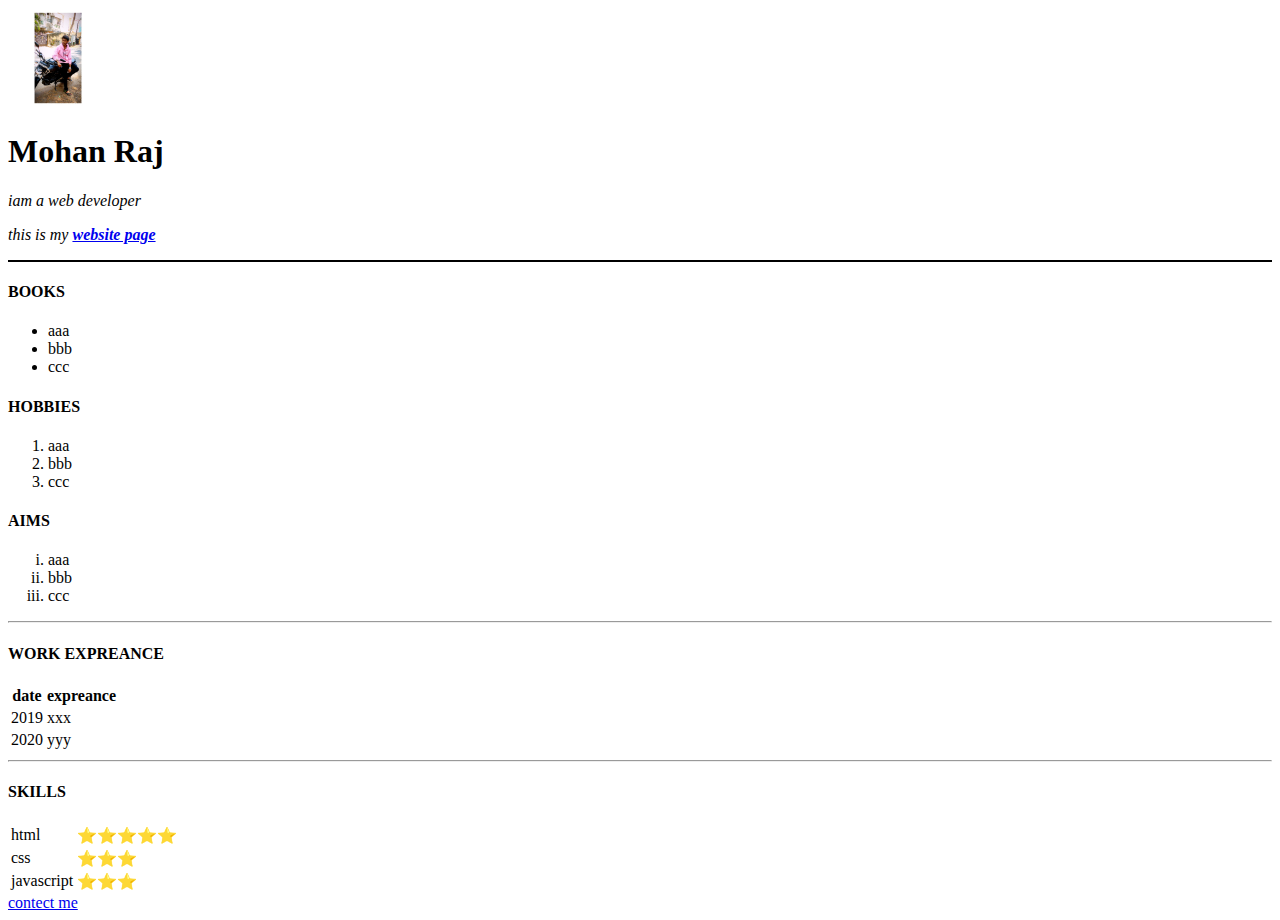
==== index.html @ bf8905dc "add inticial  cv website files" ====
<!DOCTYPE html>
<html lang="en" dir="ltr">
  <head>
    <meta charset="utf-8">
    <title>Mohan personal site</title>
  </head><img src="image/mohan.jpg" alt="mohan"width="100px">
  <body><h1>Mohan Raj</h1>
    <p><em>iam a web developer </p>
    <p>
      this is my <strong><a href="https://in.top10quest.com/results">website page</strong> </em></p></a>
    <hr color="black" />
<h4>BOOKS</h4>
<ul>
  <li>aaa</li>
  <li>bbb</li>
  <li>ccc</li>
  </ul>
<h4>HOBBIES</h4>
<ol>
  <li>aaa</li>
  <li>bbb</li>
  <li>ccc</li>
</ol>
<h4>AIMS</h4>
<ol type="i">
  <li>aaa</li>
  <li>bbb</li>
  <li>ccc</li>
</ol>
<hr>
<h4>WORK EXPREANCE</h4>
<table>
  <thead>
    <tr>
      <th>date</th>
      <th>expreance</th>
    </tr>
  </thead>
  <tbody>
    <tr>
      <td>2019</td>
      <td>xxx</td>
    </tr>
    <tr>
      <td>2020</td>
      <td>yyy</td>
    </tr>
  </tbody>
</table>
<hr>
<h4>SKILLS</h4>
<table>
  <tr>
    <td>html</td>
    <td>⭐⭐⭐⭐⭐</td>
  </tr>
  <tr>
    <td>css</td>
    <td>⭐⭐⭐</td>
  </tr>
  <tr>
    <td>javascript</td>
    <td>⭐⭐⭐</td>
  </tr>
</table>
<a href="contect me.html">contect me</a>
  </body>
</html>
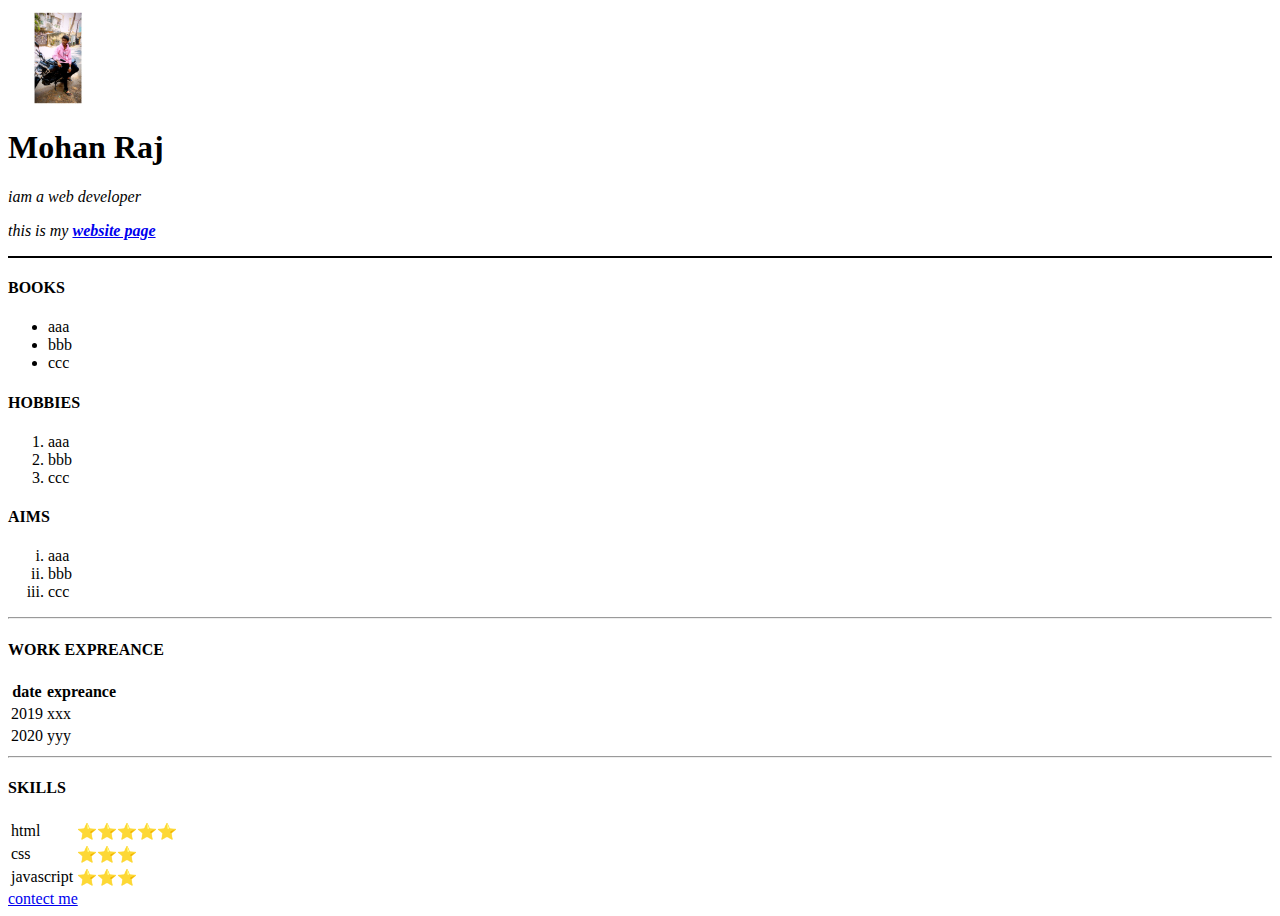
==== commit a9ea08cb: "Update index.html" ====
--- a/index.html
+++ b/index.html
@@ -1,4 +1,3 @@
-<!DOCTYPE html>
 <html lang="en" dir="ltr">
   <head>
     <meta charset="utf-8">
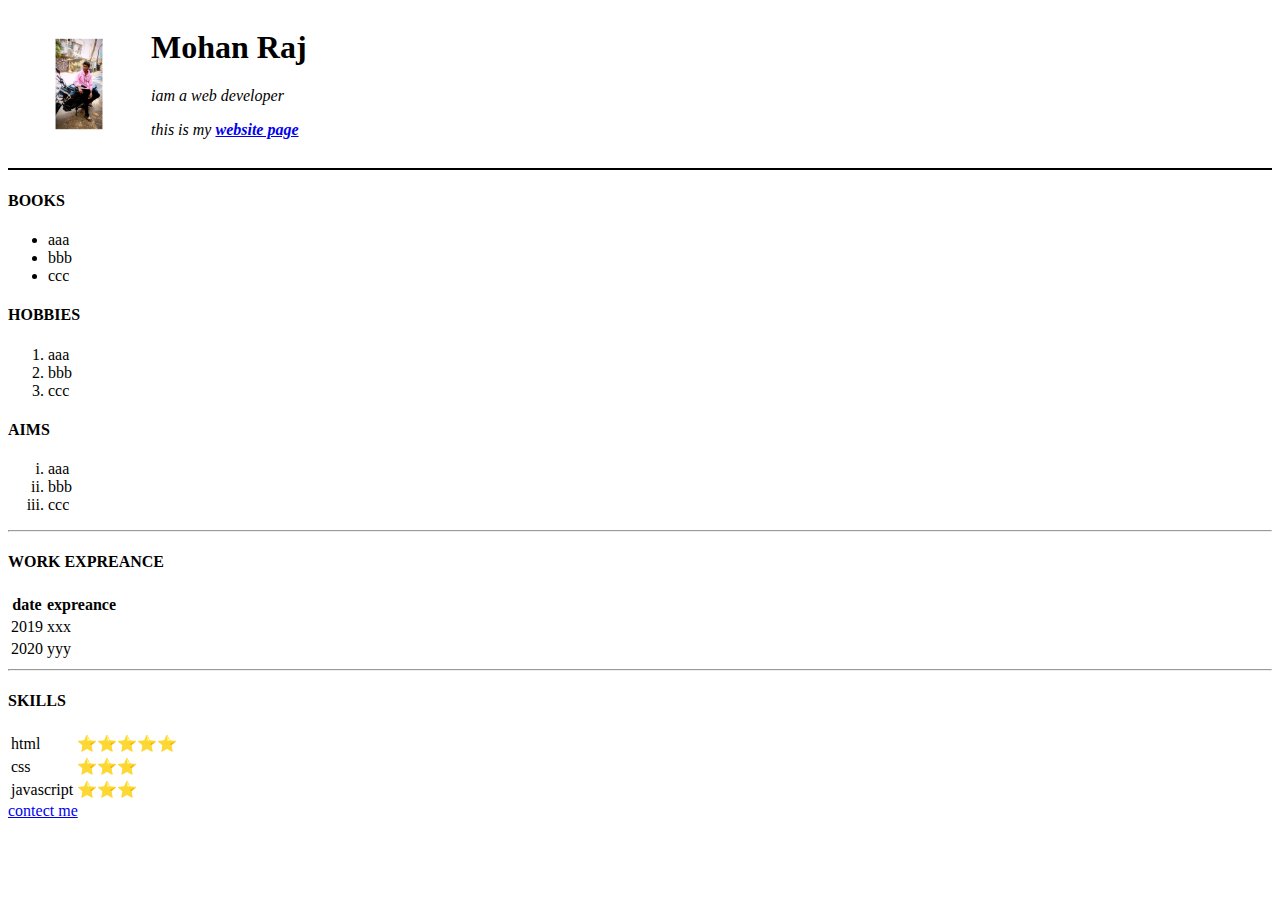
==== commit b4d33175: "Update index.html" ====
--- a/index.html
+++ b/index.html
@@ -2,11 +2,18 @@
   <head>
     <meta charset="utf-8">
     <title>Mohan personal site</title>
-  </head><img src="image/mohan.jpg" alt="mohan"width="100px">
-  <body><h1>Mohan Raj</h1>
+    </head>
+   <body>
+    <table cellspacing="20">
+      <tr>
+        <td>   
+          <img src="image/mohan.jpg" alt="mohan"width="100px"></td>
+         <td><h1>Mohan Raj</h1>
     <p><em>iam a web developer </p>
     <p>
-      this is my <strong><a href="https://in.top10quest.com/results">website page</strong> </em></p></a>
+      this is my <strong><a href="https://in.top10quest.com/results">website page</strong> </em></p></a></td>
+     </tr>
+  </table>
     <hr color="black" />
 <h4>BOOKS</h4>
 <ul>
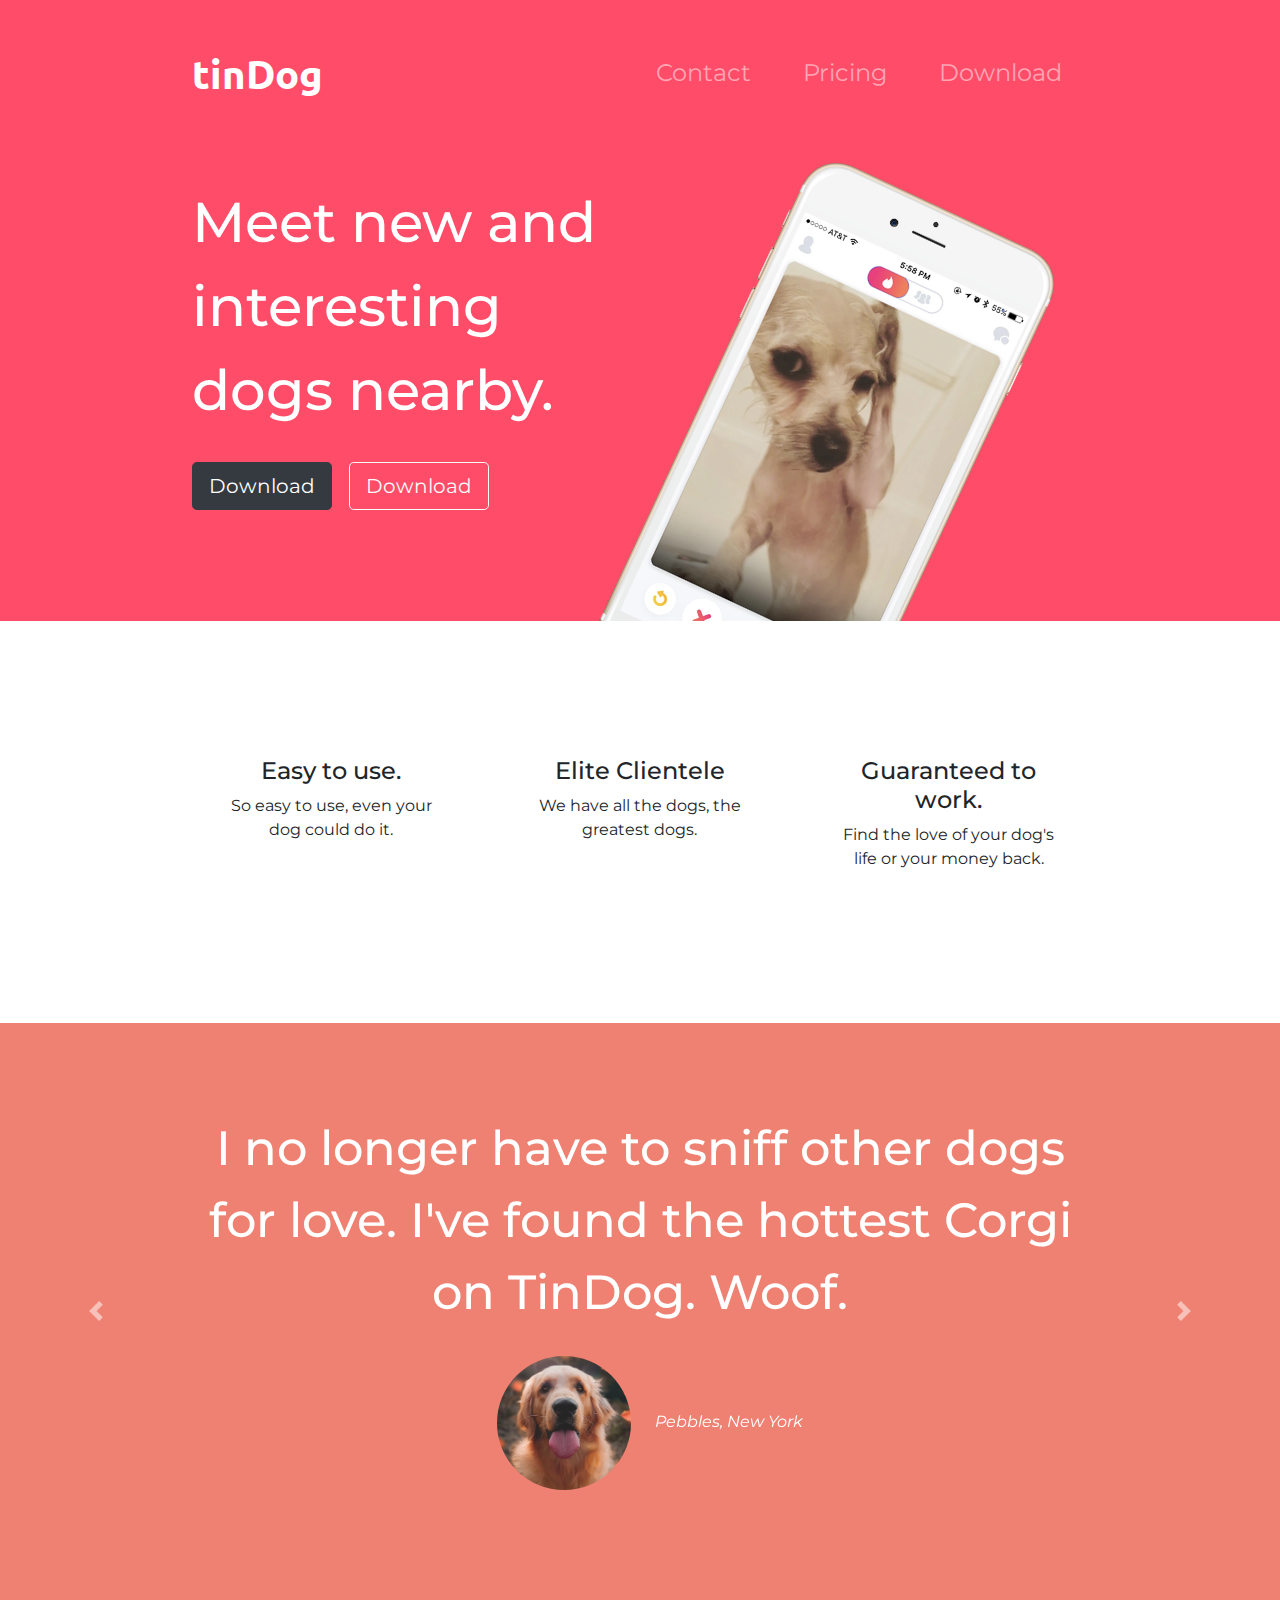
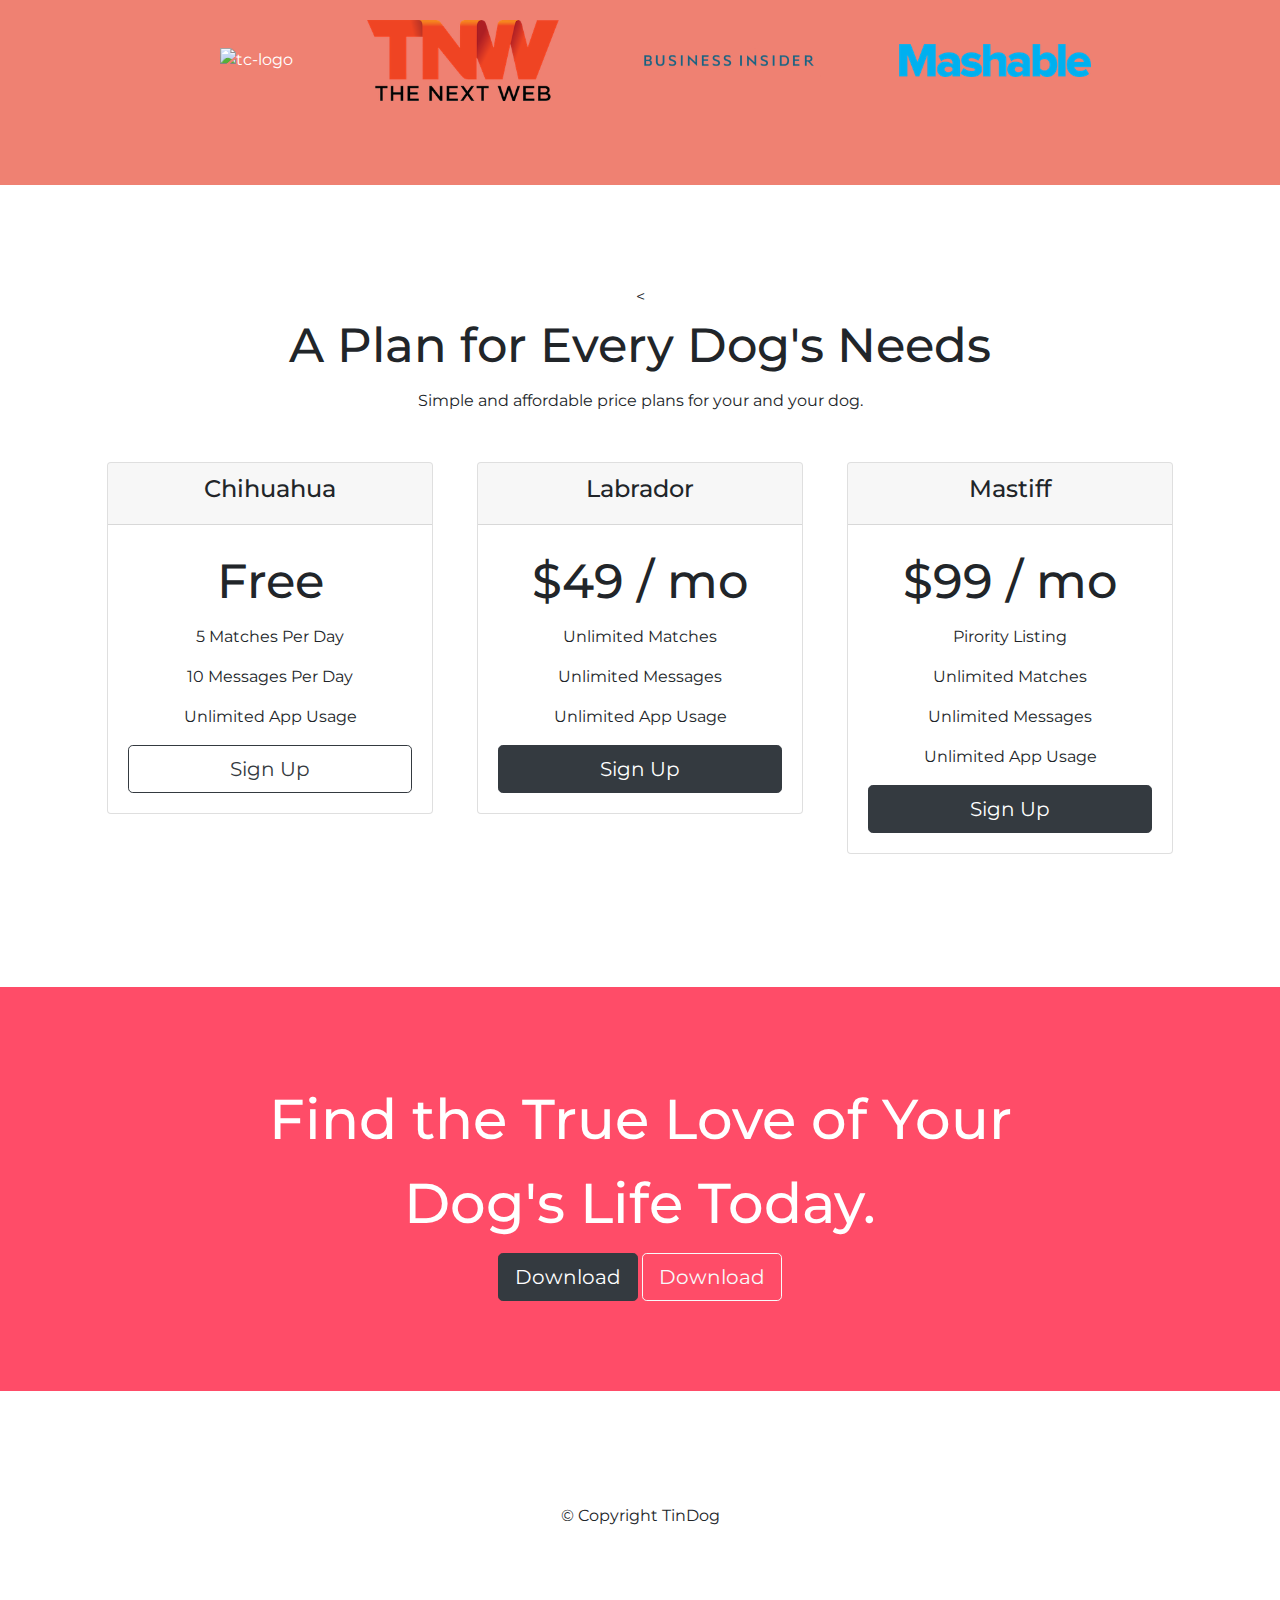
==== commit 614c9120: "Add files via upload" ====
--- a/index.html
+++ b/index.html
@@ -1,74 +1,233 @@
-<html lang="en" dir="ltr">
-  <head>
-    <meta charset="utf-8">
-    <title>Mohan personal site</title>
-    </head>
-   <body>
-    <table cellspacing="20">
-      <tr>
-        <td>   
-          <img src="image/mohan.jpg" alt="mohan"width="100px"></td>
-         <td><h1>Mohan Raj</h1>
-    <p><em>iam a web developer </p>
-    <p>
-      this is my <strong><a href="https://in.top10quest.com/results">website page</strong> </em></p></a></td>
-     </tr>
-  </table>
-    <hr color="black" />
-<h4>BOOKS</h4>
-<ul>
-  <li>aaa</li>
-  <li>bbb</li>
-  <li>ccc</li>
-  </ul>
-<h4>HOBBIES</h4>
-<ol>
-  <li>aaa</li>
-  <li>bbb</li>
-  <li>ccc</li>
-</ol>
-<h4>AIMS</h4>
-<ol type="i">
-  <li>aaa</li>
-  <li>bbb</li>
-  <li>ccc</li>
-</ol>
-<hr>
-<h4>WORK EXPREANCE</h4>
-<table>
-  <thead>
-    <tr>
-      <th>date</th>
-      <th>expreance</th>
-    </tr>
-  </thead>
-  <tbody>
-    <tr>
-      <td>2019</td>
-      <td>xxx</td>
-    </tr>
-    <tr>
-      <td>2020</td>
-      <td>yyy</td>
-    </tr>
-  </tbody>
-</table>
-<hr>
-<h4>SKILLS</h4>
-<table>
-  <tr>
-    <td>html</td>
-    <td>⭐⭐⭐⭐⭐</td>
-  </tr>
-  <tr>
-    <td>css</td>
-    <td>⭐⭐⭐</td>
-  </tr>
-  <tr>
-    <td>javascript</td>
-    <td>⭐⭐⭐</td>
-  </tr>
-</table>
-<a href="contect me.html">contect me</a>
-  </body>
+<!DOCTYPE html>
+<html>
+
+<head>
+  <meta charset="utf-8">
+  <title>TinDog</title>
+  <!-- google fonts-->
+  <link rel="stylesheet" href="https://fonts.googleapis.com/css?family=Tangerine|Inconsolata|Droid+Sans|Ubuntu|Montserrat">
+  <!--fontawesome-->
+  <script src="https://kit.fontawesome.com/80cc8cee31.js" crossorigin="anonymous"></script>
+
+  <!--bootstrap-->
+  <link rel="stylesheet" href="https://cdn.jsdelivr.net/npm/bootstrap@4.0.0/dist/css/bootstrap.min.css" integrity="sha384-Gn5384xqQ1aoWXA+058RXPxPg6fy4IWvTNh0E263XmFcJlSAwiGgFAW/dAiS6JXm" crossorigin="anonymous">
+    <!--css-->
+  <script src="https://code.jquery.com/jquery-3.2.1.slim.min.js" integrity="sha384-KJ3o2DKtIkvYIK3UENzmM7KCkRr/rE9/Qpg6aAZGJwFDMVNA/GpGFF93hXpG5KkN" crossorigin="anonymous"></script>
+  <script src="https://cdn.jsdelivr.net/npm/popper.js@1.12.9/dist/umd/popper.min.js" integrity="sha384-ApNbgh9B+Y1QKtv3Rn7W3mgPxhU9K/ScQsAP7hUibX39j7fakFPskvXusvfa0b4Q" crossorigin="anonymous"></script>
+  <script src="https://cdn.jsdelivr.net/npm/bootstrap@4.0.0/dist/js/bootstrap.min.js" integrity="sha384-JZR6Spejh4U02d8jOt6vLEHfe/JQGiRRSQQxSfFWpi1MquVdAyjUar5+76PVCmYl" crossorigin="anonymous"></script>
+  <link rel="stylesheet" href="css/styles.css">
+
+</head>
+
+<body>
+
+  <section class="coloured-section" id="title">
+    <div class="container-fulid">
+
+
+      <nav class="navbar  navbar-expand-lg navbar-dark">
+        <a class="navbar-brand" href="">tinDog</a>
+        <button class="navbar-toggler" type="button" data-toggle="collapse" data-target="#navbarSupportedContent" aria-controls="navbarSupportedContent" aria-expanded="false" aria-label="Toggle navigation">
+          <span class="navbar-toggler-icon"></span>
+        </button>
+        <div class="collapse navbar-collapse" id="navbarSupportedContent">
+          <ul class="navbar-nav ml-auto">
+            <li class="nav-item">
+              <a class="nav-link" href="#footer">Contact</a>
+            </li>
+            <li class="nav-item">
+              <a class="nav-link" href="#pricing">Pricing</a>
+            </li>
+            <li class="nav-item">
+              <a class="nav-link" href="#cta">Download</a>
+            </li>
+          </ul>
+        </div>
+      </nav>
+
+      <div class="row">
+        <div class="col-lg-6">
+          <h1 class="big-heading">Meet new and interesting dogs nearby.</h1>
+          <button type="button"class="btn btn-dark btn-lg download-button"><i class="fa-brands fa-apple"></i>  Download</button>
+          <button type="button" class="btn btn-outline-light btn-lg  download-button"><i class="fa-brands fa-google-play"></i>  Download</button>
+        </div>
+
+
+
+        <div class="col-lg-6">
+          <img class="title-image" src="images/iphone6.png" alt="iphone-mockup">
+        </div>
+      </div>
+    </div>
+  </section>
+
+
+  <!-- Features -->
+
+  <section class="white-section" id="features">
+    <div class="container-fulid">
+
+
+    <div class="row">
+      <div class="features-box col-lg-4">
+      <i class="icon fa-solid fa-circle-check fa-4x"></i>
+        <h3 class="features-text">Easy to use.</h3>
+        <p>So easy to use, even your dog could do it.</p>
+      </div>
+      <div class="features-box col-lg-4">
+          <i class="icon fa-solid fa-bullseye fa-4x"></i>
+        <h3 class="features-text">Elite Clientele</h3>
+        <p>We have all the dogs, the greatest dogs.</p>
+      </div>
+      <div class="features-box col-lg-4">
+        <i class="icon fa-solid fa-heart fa-4x"></i>
+        <h3 class="features-text">Guaranteed to work.</h3>
+        <p>Find the love of your dog's life or your money back.</p>
+
+      </div>
+
+    </div>
+
+
+
+  </div>
+
+  </section>
+
+
+  <!-- Testimonials -->
+
+  <section class="coloured-section" id="testimonials">
+
+    <div id="testimonial-carousel" class="carousel slide" data-ride="carousel"data-interval="3000"data-pause="hover">
+    <div class="carousel-inner">
+      <div class="carousel-item active container-fulid">
+        <h2 class="testimonials-text">I no longer have to sniff other dogs for love. I've found the hottest Corgi on TinDog. Woof.</h2>
+        <img class="testimonials-image" src="images/dog-img.jpg" alt="dog-profile">
+        <em>Pebbles, New York</em>
+      </div>
+      <div class="carousel-item container-fulid">
+        <h2 class="testimonials-text">My dog used to be so lonely, but with TinDog's help, they've found the love of their life. I think.</h2>
+       <img class="testimonials-image" src="images/lady-img.jpg" alt="lady-profile">
+       <em>Beverly, Illinois</em>
+      </div>
+
+      </div>
+      <a class="carousel-control-prev" href="#carouselExampleControls" role="button" data-slide="prev">
+  <span class="carousel-control-prev-icon" aria-hidden="true"></span>
+  <span class="sr-only">Previous</span>
+</a>
+<a class="carousel-control-next" href="#carouselExampleControls" role="button" data-slide="next">
+  <span class="carousel-control-next-icon" aria-hidden="true"></span>
+  <span class="sr-only">Next</span>
+</a>
+
+    </div>
+
+  </section>
+
+
+  <!-- Press -->
+
+  <section class="coloured-section" id="press">
+    <img class="press-logo" src="images/techcrunch.png" alt="tc-logo">
+    <img class="press-logo" src="images/tnw.png" alt="tnw-logo">
+    <img class="press-logo" src="images/bizinsider.png" alt="biz-insider-logo">
+    <img class="press-logo" src="images/mashable.png" alt="mashable-logo">
+
+  </section>
+
+
+  <!-- Pricing -->
+
+  <section class="white-section" id="pricing">
+  <
+
+    <h2 class="pricing-text">A Plan for Every Dog's Needs</h2>
+    <p>Simple and affordable price plans for your and your dog.</p>
+    <div class="row">
+  <div class=" pricing-col col-lg-4 col-md-6">
+
+
+    <div class="card">
+      <div class="card-header">
+          <h3 class="pricing-text2" >Chihuahua</h3>
+      </div>
+      <div class="card-body">
+        <h2 class="pricing-text">Free</h2>
+        <p>5 Matches Per Day</p>
+        <p>10 Messages Per Day</p>
+        <p>Unlimited App Usage</p>
+        <button class=" btn btn-lg btn-block btn-outline-dark "type="button">Sign Up</button>
+      </div>
+    </div>
+    </div>
+    <div class=" pricing-col col-lg-4 col-md-6">
+      <div class="card">
+        <div class="card-header">
+          <h3 class="pricing-text2">Labrador</h3>
+        </div>
+        <div class="card-body">
+
+          <h2 class="pricing-text">$49 / mo</h2>
+          <p>Unlimited Matches</p>
+          <p>Unlimited Messages</p>
+          <p>Unlimited App Usage</p>
+          <button  class=" btn btn-lg btn-block btn-dark "type="button">Sign Up</button>
+
+        </div>
+    </div>
+
+    </div>
+
+    <div class=" pricing-col col-lg-4 col-md-12">
+      <div class="card">
+        <div class="card-header">
+            <h3 class="pricing-text2">Mastiff</h3>
+        </div>
+        <div class="card-body">
+          <h2 class="pricing-text">$99 / mo</h2>
+          <p>Pirority Listing</p>
+          <p>Unlimited Matches</p>
+          <p>Unlimited Messages</p>
+          <p>Unlimited App Usage</p>
+          <button  class=" btn btn-lg btn-block btn-dark " type="button">Sign Up</button>
+        </div>
+      </div>
+    </div>
+
+    </div>
+  </section>
+
+
+  <!-- Call to Action -->
+
+  <section class="coloured-section"  id="cta">
+<div class="container-fulid">
+
+
+    <h3 class="big-heading" >Find the True Love of Your Dog's Life Today.</h3>
+    <button class="btn btn-lg btn-dark"type="button"><i class="fa-brands fa-apple"></i>  Download</button>
+    <button class="btn btn-lg btn-outline-light" type="button"><i class="fa-brands fa-google-play"></i>  Download</button>
+</div>
+  </section>
+
+
+  <!-- Footer -->
+
+  <footer class="white-section"id="footer">
+<div class="container-fulid">
+
+   <i class="footer-icon fa-brands fa-facebook"></i>
+   <i class="footer-icon fa-brands fa-twitter"></i>
+   <i class="footer-icon fa-brands fa-instagram"></i>
+   <i class="footer-icon fa-sharp fa-solid fa-envelope"></i>
+
+    <p>© Copyright TinDog</p>
+</div>
+  </footer>
+
+
+</body>
+
 </html>
--- a/css/styles.css
+++ b/css/styles.css
@@ -0,0 +1,144 @@
+body{
+  font-family: "Montserrat","sans-serif";
+    text-align: center;
+}
+
+
+h1,h2,h3,h4,h5,h6{
+  font-family: "Montserrat","sans-serif";
+
+}
+
+.big-heading{
+  font-size: 3.5rem;
+  line-height: 1.5;
+}
+.container-fulid{
+padding: 7% 15%;
+}
+/*sections*/
+.coloured-section{
+  background: #ff4c68;
+  color: #fff;
+}
+.white-section{
+background-color: #fff;
+}
+
+/*navbar*/
+.navbar{
+  padding: 0 0 4.5rem;
+}
+.nav-item{
+  padding: 0 18px;
+}
+.nav-link{
+  font-size: 1.5rem;
+  font-family: "Montserrat";
+}
+.navbar-brand{
+  font-family: "Ubuntu";
+  font-size: 2.5rem;
+  font-weight: bold;
+}
+/*buttons*/
+
+ .download-button{
+   margin: 5% 3% 5% 0 ;
+ }
+
+
+/*title*/
+
+#title .container-fulid{
+  padding: 3% 15% 7%;
+  text-align: left;
+
+}
+
+.title-image{
+  width: 60%;
+  transform: rotate(25deg);
+  position: absolute;
+  right:30%;
+
+}
+/*featuresbox*/
+#features{
+
+position: relative;
+
+}
+.features-text{
+  font-size: 1.5rem;
+}
+.features-box{
+
+  padding: 5%;
+}
+.icon{
+  color: #ef8172;
+  margin-bottom: 1.5rem;
+}
+.icon:hover{
+  color: #ff4c68;
+}
+/*testimonials*/
+#testimonials{
+  background-color: #ef8172;
+
+}
+.testimonials-text{
+  font-size: 3rem;
+  line-height: 1.5;
+}
+
+.testimonials-image{
+  width: 15%;
+  border-radius: 100%;
+  margin: 20px;
+
+}
+#press{
+    background-color: #ef8172;
+    padding-bottom: 5%;
+}
+.press-logo{
+  width: 15%;
+  margin: 20px 20px 20px 50px;
+}
+/*pricing section*/
+#pricing{
+  padding: 100px;
+
+}
+.pricing-text{
+  font-size: 3rem;
+  line-height: 1.5;
+}
+.pricing-text2{
+  font-size: 1.5rem;
+}
+.pricing-col{
+  padding: 3% 2%;
+}
+
+
+
+/*footer*/
+
+.footer-icon{
+  margin: 20px 10px;
+}
+@media (max-width:1028px)
+  {
+    #title .container-fulid{
+    text-align:center;
+  }
+  .title-image{
+    position:static;
+    transform: rotate(0);
+
+  }
+
+}
